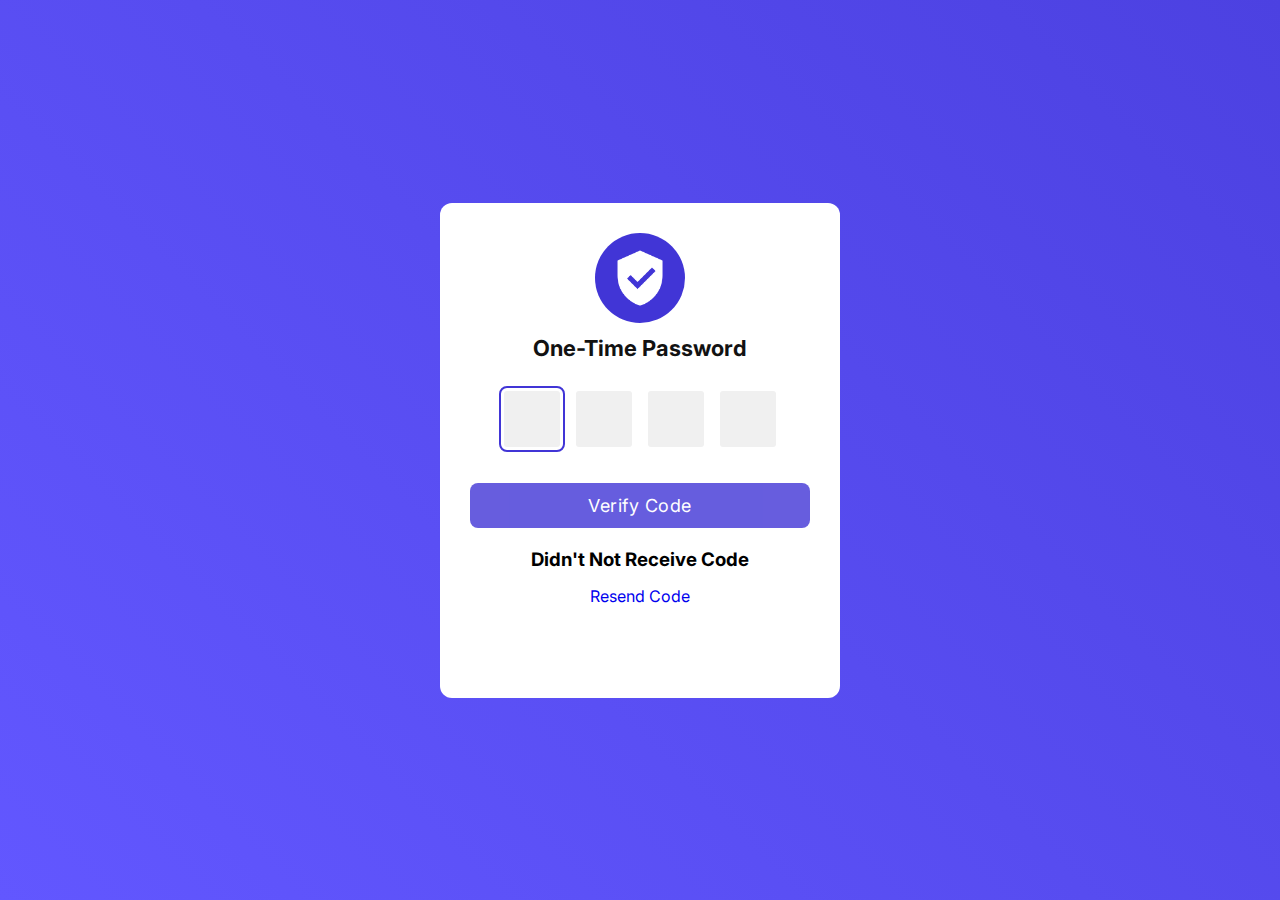
==== Project no 2/OTP Box.html @ b1feb774 "changes in the files name" ====
<html lang="en">

<head>
    <title>OTP Verification Box</title>
    <link rel="stylesheet" href="https://fonts.googleapis.com/css2?family=Inter:wght@500;600&display=swap">
    <link rel="stylesheet" href="./OTP Box.css">
</head>
<body>
    <div class="container">
        <div class="icon">
            <img src="./protect.png" alt="...">
        </div>
        <h4>One-Time Password</h4>
        <form>
            <div class="form-group">
                <input type="number">
                <input type="number" disabled>
                <input type="number" disabled>
                <input type="number" disabled>
            </div>
            <button>Verify Code</button><br>
            <h3>Didn't Not Receive Code </h3>
            <a href="#">Resend Code</a>
        </form>
    </div>
    <script src="./OTP Box.js" type="text/javascript"></script>
</body>

</html>
---- Project no 2/OTP Box.css ----
* {
    margin: 0;
    padding: 0;
    border: 0;
    box-sizing: border-box;
    font-family: 'Inter', sans-serif;
}

body {
    height: 100vh;
    display: flex;
    align-items: center;
    justify-content: center;
    background: linear-gradient(
        45deg,
        #6257ff,
        #4c41e1
    );
}

.container {
    width: 400px;
    height:55vh;
    padding: 30px;
    text-align: center;
    border-radius: 12px;
    background: #fff;
}


.container .icon {
    display: grid;
    place-items: center;
    width: 90px;
    height: 90px;
    border-radius: 50%;
    margin: 0 auto 12px;
    background: #4135d6;
}

.container .icon img {
    width: 60px;
    height: 60px;
}

.container h4 {
    font-size: 22px;
    color: #121212;
}

.container form {
    width: 100%;
}

.container form .form-group {
    width: 100%;
    margin: 30px 0 36px;
    display: flex;
    justify-content: center;
}

.container form input {
    width: 56px;
    height: 56px;
    margin: 0 8px;
    font-size: 25px;
    text-align: center;
    border-radius: 3px;
    color: transparent;
    background: #f0f0f0;
    text-shadow: 0 0 0 #000;
    transition: .1s ease-in-out;
}
h3{
    margin-top: 20px;
    margin-bottom: 15px;
}
form, a{
    text-decoration: none;
}

.container form input::-webkit-inner-spin-button {
    display: none;
}

.container form input:focus {
    outline-offset: 3px;
    outline: 2px solid #4135d6;
}

.container form button {
    cursor: pointer;
    color: #fff;
    background: #4135d6;
    width: 100%;
    padding: 12px 0;
    font-size: 18px;
    border-radius: 8px;
    letter-spacing: .5;
    pointer-events: none;
    opacity: .8;
    transition: .3s;
}

.container form button.active {
    opacity: 1;
    pointer-events: auto;
}

.container form button:hover {
    background: #4035d6e9;
}
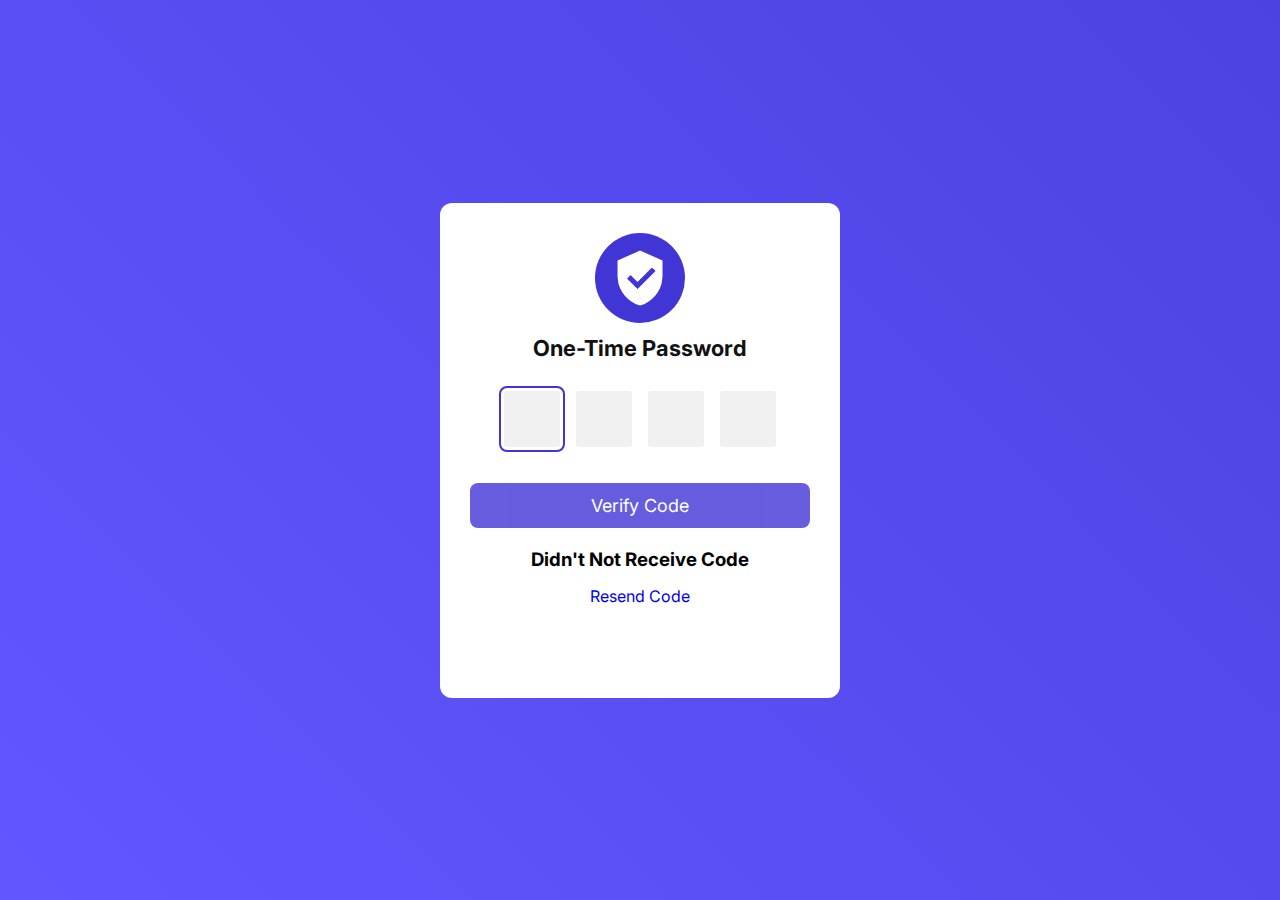
==== commit eef43586: "made changes in the header section" ====
--- a/Project no 2/OTP Box.html
+++ b/Project no 2/OTP Box.html
@@ -1,6 +1,8 @@
+<!DOCTYPE html>
 <html lang="en">
-
 <head>
+    <meta charset="UTF-8">
+    <meta name="viewport" content="width=device-width, initial-scale=1.0">
     <title>OTP Verification Box</title>
     <link rel="stylesheet" href="https://fonts.googleapis.com/css2?family=Inter:wght@500;600&display=swap">
     <link rel="stylesheet" href="./OTP Box.css">
--- a/Project no 2/OTP Box.css
+++ b/Project no 2/OTP Box.css
@@ -110,3 +110,6 @@
 .container form button:hover {
     background: #4035d6e9;
 }
+.resend {
+    text-decoration: underline;
+}
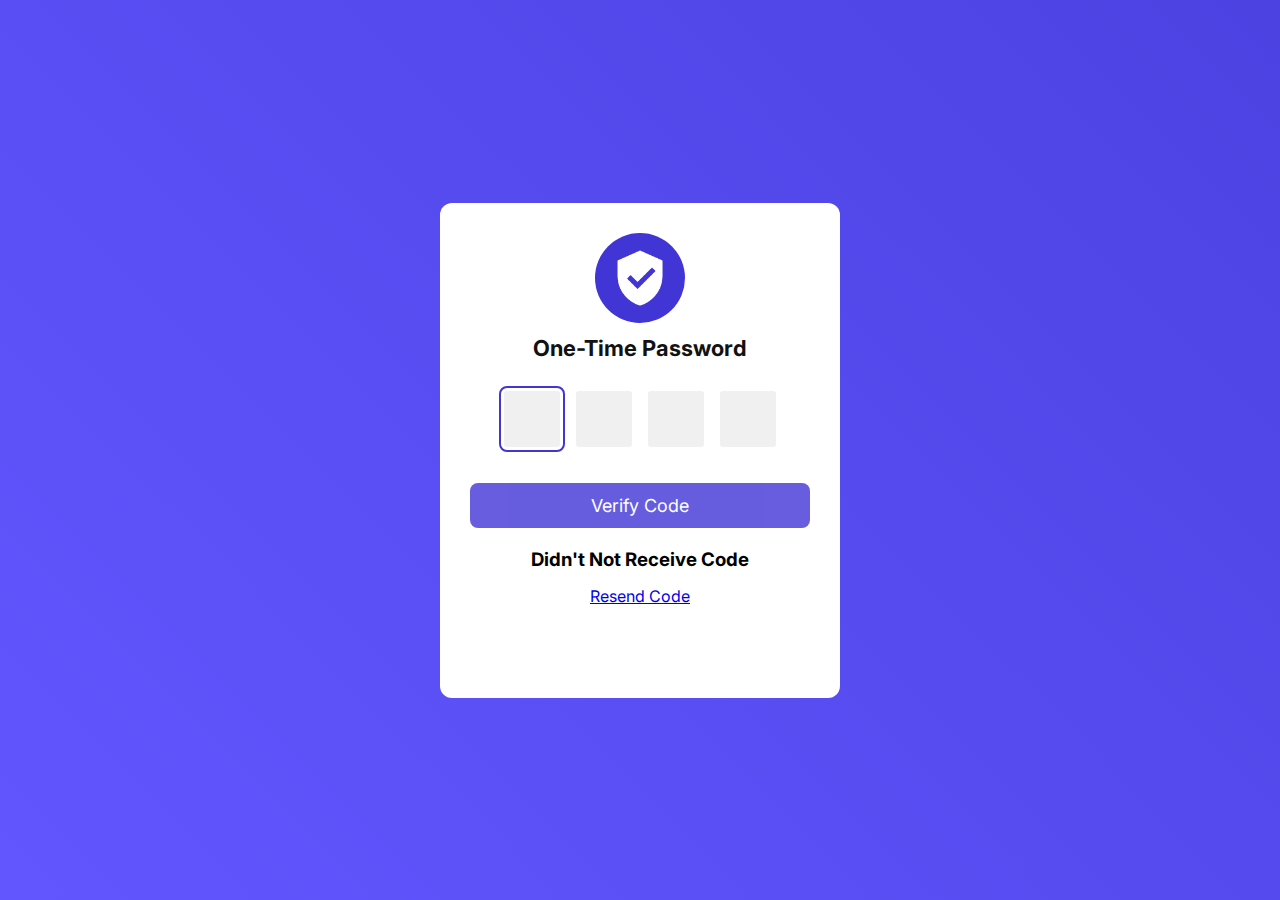
==== commit 8fb38a31: "added class in button" ====
--- a/Project no 2/OTP Box.html
+++ b/Project no 2/OTP Box.html
@@ -22,7 +22,7 @@
             </div>
             <button>Verify Code</button><br>
             <h3>Didn't Not Receive Code </h3>
-            <a href="#">Resend Code</a>
+            <a href="#" class="resend">Resend Code</a>
         </form>
     </div>
     <script src="./OTP Box.js" type="text/javascript"></script>
